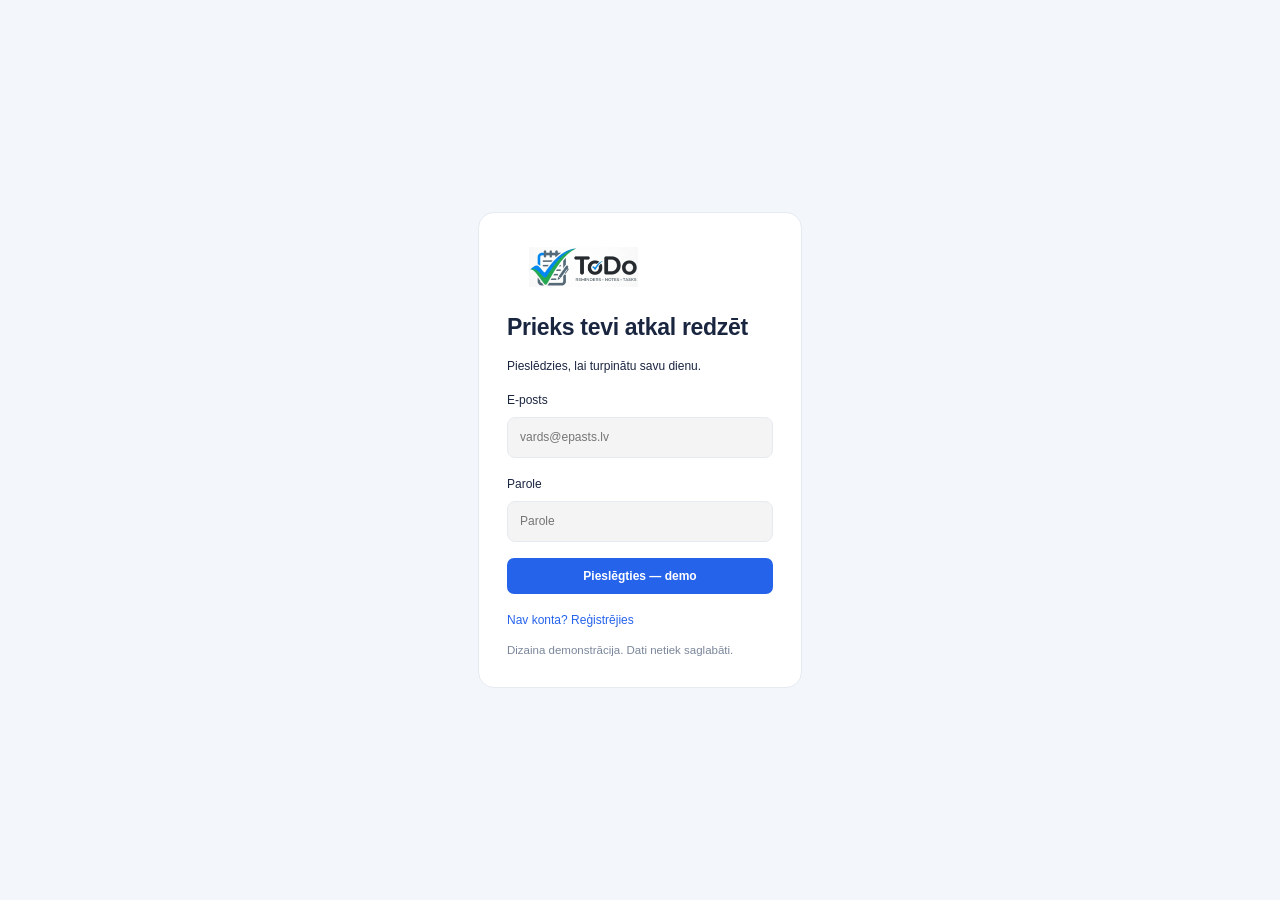
==== index.html @ fdf887bd "Funkcionalitāte bez datubāzes (localStorage)" ====
<!DOCTYPE html>
<html lang="lv">
    <head>
        <meta charset="utf-8">
        <title>ToDo</title>

        <!-- uzreiz aizsūta uz pieslēgšanās lapu -->
        <meta http-equiv="refresh" content="0; url=login.html">
    </head>

    <body data-page="index">
        <p><a href="login.html">Pāriet uz pieslēgšanos</a></p>
    </body>
</html>
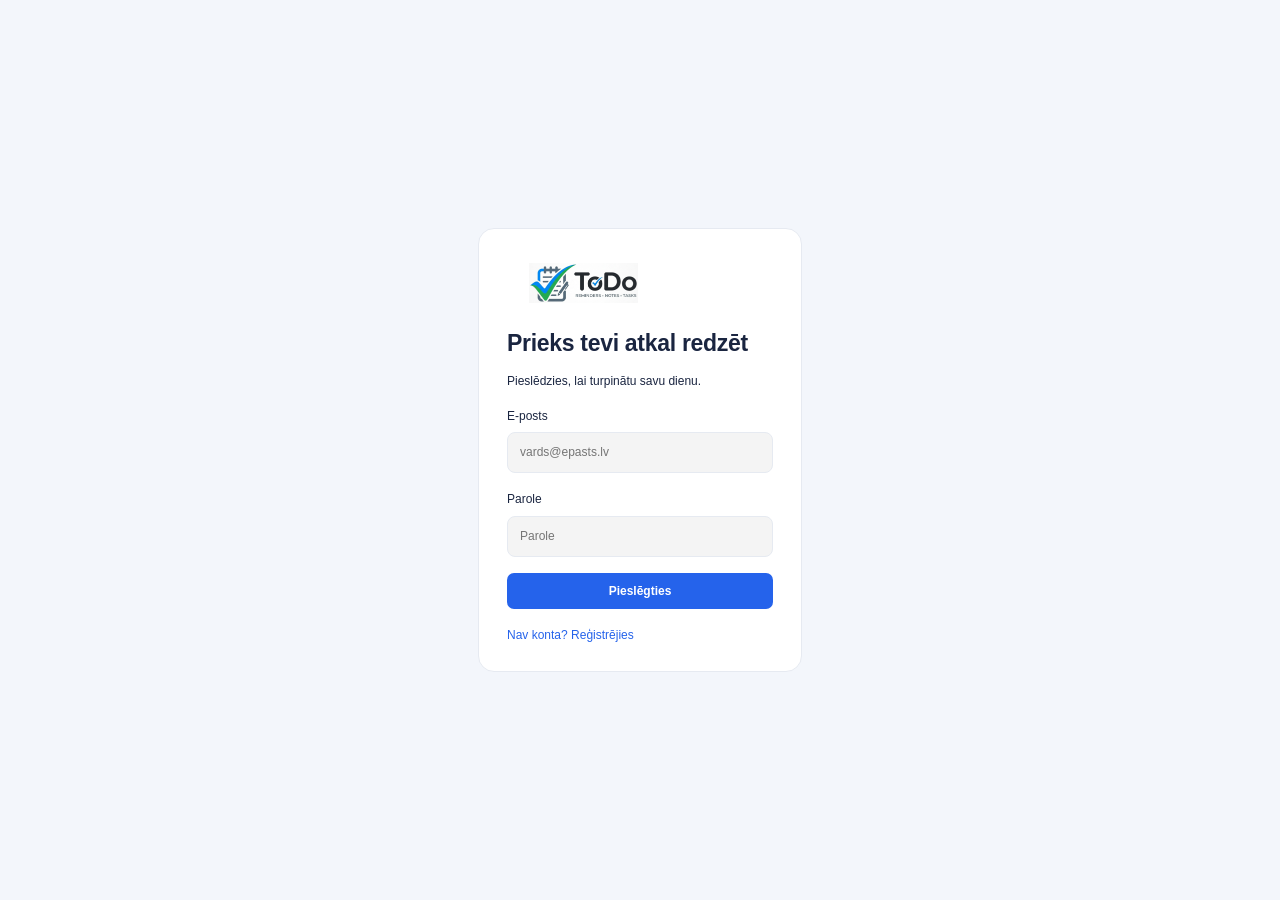
==== commit 00883c6e: "Mobile Ui" ====
--- a/index.html
+++ b/index.html
@@ -2,9 +2,9 @@
 <html lang="lv">
     <head>
         <meta charset="utf-8">
+        <meta name="viewport" content="width=device-width, initial-scale=1.0">
         <title>ToDo</title>
 
-        <!-- uzreiz aizsūta uz pieslēgšanās lapu -->
         <meta http-equiv="refresh" content="0; url=login.html">
     </head>
 
